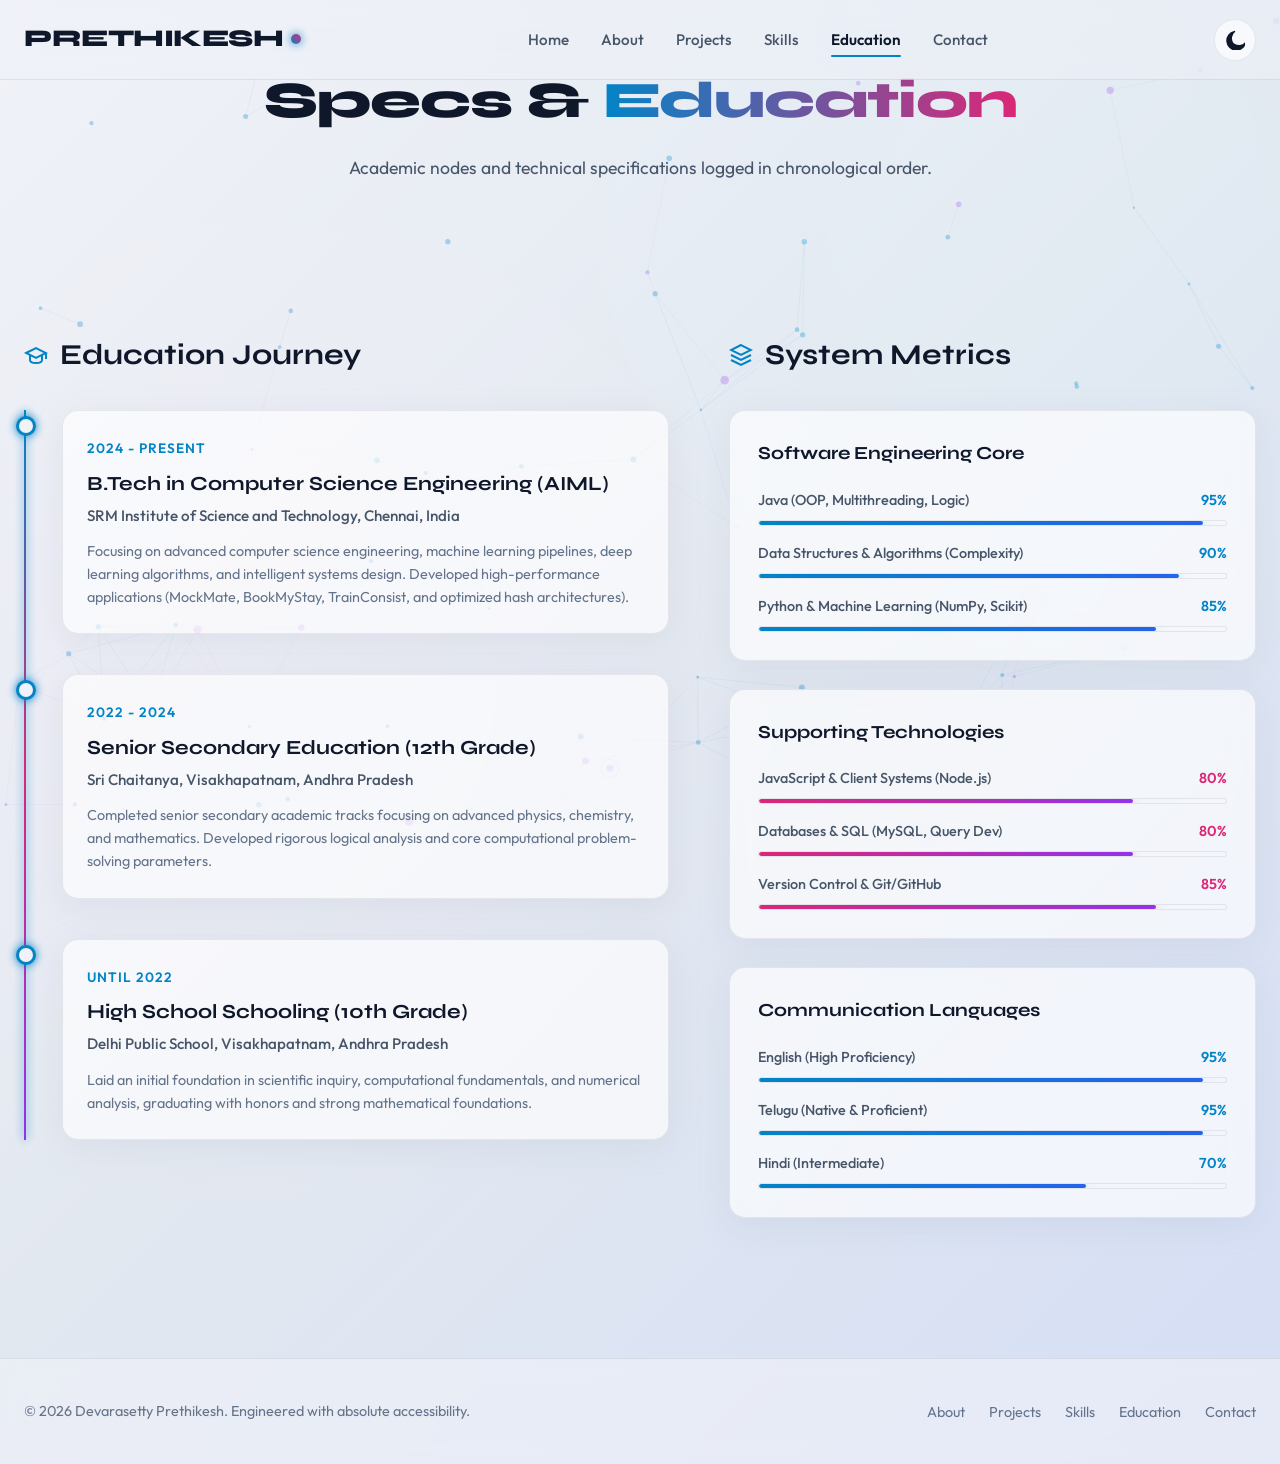
==== experience.html @ 70f75731 "Initialize premium 3D portfolio website" ====
<!DOCTYPE html>
<html lang="en" data-theme="dark">
<head>
  <meta charset="UTF-8">
  <meta name="viewport" content="width=device-width, initial-scale=1.0">
  
  <!-- Primary SEO Metadata -->
  <title>Skills & Education Blueprint | Devarasetty Prethikesh Portfolio</title>
  <meta name="description" content="Review the academic timeline, core competencies, and software engineering specializations of Devarasetty Prethikesh. Featuring a responsive 3D education timeline and skills matrix.">
  <meta name="keywords" content="Devarasetty Prethikesh, B.Tech CSE, AIML, SRM IST, education timeline, Delhi Public School, Sri Chaitanya, Java core skills, software engineer portfolio">
  <meta name="author" content="Devarasetty Prethikesh">
  <link rel="canonical" href="https://github.com/Devarasetty-Pratikesh">

  <!-- Open Graph / Facebook Metas -->
  <meta property="og:type" content="website">
  <meta property="og:url" content="https://github.com/Devarasetty-Pratikesh">
  <meta property="og:title" content="Education & Competency Blueprints | Devarasetty Prethikesh Portfolio">
  <meta property="og:description" content="Walk through the academic history and core systems qualifications of an advanced software engineering student.">
  <meta property="og:image" content="https://github.com/Devarasetty-Pratikesh/assets/og-image.jpg">

  <!-- Twitter Card Metas -->
  <meta name="twitter:card" content="summary_large_image">
  <meta name="twitter:url" content="https://github.com/Devarasetty-Pratikesh">
  <meta name="twitter:title" content="Education & Competency Blueprints | Devarasetty Prethikesh Portfolio">
  <meta name="twitter:description" content="Walk through the academic history and core systems qualifications of an advanced software engineering student.">
  <meta name="twitter:image" content="https://github.com/Devarasetty-Pratikesh/assets/og-image.jpg">

  <!-- Stylesheets -->
  <link rel="stylesheet" href="css/styles.css">
</head>
<body>

  <!-- Skip-to-Content Link for Keyboard Accessibility -->
  <a href="#main-content" class="skip-link">Skip to main content</a>

  <!-- High-Performance Interactive Particle Canvas Background -->
  <canvas id="particles-canvas" aria-hidden="true"></canvas>
  <div class="ambient-glow glow-top-right" aria-hidden="true"></div>
  <div class="ambient-glow glow-bottom-left" aria-hidden="true"></div>

  <div class="site-container">
    
    <!-- HEADER AND ACCESSIBLE NAVIGATION -->
    <header>
      <div class="nav-container">
        <div class="logo">
          <a href="index.html" aria-label="Devarasetty Prethikesh Portfolio Home">
            <span>PRETHIKESH</span><span class="logo-dot" aria-hidden="true"></span>
          </a>
        </div>
        
        <nav aria-label="Primary Navigation">
          <!-- Mobile Hamburger Button -->
          <button id="hamburger-menu" class="hamburger-menu" aria-expanded="false" aria-controls="nav-menu" aria-label="Toggle navigation menu">
            <span class="hamburger-line" aria-hidden="true"></span>
            <span class="hamburger-line" aria-hidden="true"></span>
            <span class="hamburger-line" aria-hidden="true"></span>
          </button>
          
          <ul id="nav-menu" class="nav-menu">
            <li><a href="index.html" class="nav-link">Home</a></li>
            <li><a href="about.html" class="nav-link">About</a></li>
            <li><a href="projects.html" class="nav-link">Projects</a></li>
            <li><a href="skills.html" class="nav-link">Skills</a></li>
            <li><a href="experience.html" class="nav-link active" aria-current="page">Education</a></li>
            <li><a href="contact.html" class="nav-link">Contact</a></li>
          </ul>
        </nav>
        
        <div class="nav-controls">
          <!-- Theme Toggle Switch -->
          <button id="theme-toggle" class="theme-toggle" aria-label="Switch to light mode">
            <!-- Sun Icon (for dark mode active) -->
            <svg class="sun-icon" viewBox="0 0 24 24" xmlns="http://www.w3.org/2000/svg" aria-hidden="true">
              <path d="M12 7c-2.76 0-5 2.24-5 5s2.24 5 5 5 5-2.24 5-5-2.24-5-5-5zM2 13h2c.55 0 1-.45 1-1s-.45-1-1-1H2c-.55 0-1 .45-1 1s.45 1 1 1zm18 0h2c.55 0 1-.45 1-1s-.45-1-1-1h-2c-.55 0-1 .45-1 1s.45 1 1 1zM11 2v2c0 .55.45 1 1 1s1-.45 1-1V2c0-.55-.45-1-1-1s-1 .45-1 1zm0 18v2c0 .55.45 1 1 1s1-.45 1-1v-2c0-.55-.45-1-1-1s-1 .45-1 1zM5.99 4.58c-.39-.39-1.03-.39-1.41 0s-.39 1.03 0 1.41l1.06 1.06c.39.39 1.03.39 1.41 0s.39-1.03 0-1.41L5.99 4.58zm12.37 12.37c-.39-.39-1.03-.39-1.41 0s-.39 1.03 0 1.41l1.06 1.06c.39.39 1.03.39 1.41 0s.39-1.03 0-1.41l-1.06-1.06zm1.06-12.37c-.39-.39-1.03-.39-1.41 0l-1.06 1.06c-.39.39-.39 1.03 0 1.41s1.03.39 1.41 0l1.06-1.06c.39-.38.39-1.02 0-1.41zM6.99 16.95l-1.06 1.06c-.39.39-.39 1.03 0 1.41s1.03.39 1.41 0l1.06-1.06c.39-.39.39-1.03 0-1.41s-1.02-.39-1.41 0z"/>
            </svg>
            <!-- Moon Icon (for light mode active) -->
            <svg class="moon-icon" viewBox="0 0 24 24" xmlns="http://www.w3.org/2000/svg" aria-hidden="true" style="display: none;">
              <path d="M12.3 2a10 10 0 0 0-1.9 14 10 10 0 0 0 14-1.9 1 1 0 0 1 .8 1.5 12 12 0 1 1-14.4-14.4 1 1 0 0 1 1.5.8z"/>
            </svg>
          </button>
        </div>
      </div>
    </header>

    <!-- PAGE TITLE HEADER -->
    <div class="page-title-section reveal active">
      <h1 class="page-title">Specs & <span>Education</span></h1>
      <p class="page-subtitle">Academic nodes and technical specifications logged in chronological order.</p>
    </div>

    <!-- MAIN BODY -->
    <main id="main-content">
      <div class="experience-container">
        
        <!-- LEFT COLUMN: 3D VERTICAL TIMELINE -->
        <section class="timeline-column" aria-label="Chronological Education Timeline">
          <h2 class="section-subtitle">
            <svg viewBox="0 0 24 24" fill="none" stroke="currentColor" stroke-width="2" aria-hidden="true">
              <path d="M22 10v6M2 10l10-5 10 5-10 5z"/>
              <path d="M6 12v5c0 2 2 3 6 3s6-1 6-3v-5"/>
            </svg>
            Education Journey
          </h2>
          
          <div class="timeline scene-3d">
            
            <!-- NODE 1: SRM IST -->
            <article class="timeline-item reveal" aria-labelledby="edu-title-srm">
              <span class="timeline-node" aria-hidden="true"></span>
              <div class="timeline-card tilt-card">
                <span class="timeline-date">2024 - PRESENT</span>
                <h3 id="edu-title-srm" class="timeline-title depth-layer">B.Tech in Computer Science Engineering (AIML)</h3>
                <h4 class="timeline-company depth-layer">SRM Institute of Science and Technology, Chennai, India</h4>
                <p class="timeline-desc depth-layer">
                  Focusing on advanced computer science engineering, machine learning pipelines, deep learning algorithms, and intelligent systems design. Developed high-performance applications (MockMate, BookMyStay, TrainConsist, and optimized hash architectures).
                </p>
              </div>
            </article>

            <!-- NODE 2: SRI CHAITANYA -->
            <article class="timeline-item reveal" style="transition-delay: 0.1s;" aria-labelledby="edu-title-chaitanya">
              <span class="timeline-node" aria-hidden="true"></span>
              <div class="timeline-card tilt-card">
                <span class="timeline-date">2022 - 2024</span>
                <h3 id="edu-title-chaitanya" class="timeline-title depth-layer">Senior Secondary Education (12th Grade)</h3>
                <h4 class="timeline-company depth-layer">Sri Chaitanya, Visakhapatnam, Andhra Pradesh</h4>
                <p class="timeline-desc depth-layer">
                  Completed senior secondary academic tracks focusing on advanced physics, chemistry, and mathematics. Developed rigorous logical analysis and core computational problem-solving parameters.
                </p>
              </div>
            </article>

            <!-- NODE 3: DELHI PUBLIC SCHOOL -->
            <article class="timeline-item reveal" style="transition-delay: 0.2s;" aria-labelledby="edu-title-dps">
              <span class="timeline-node" aria-hidden="true"></span>
              <div class="timeline-card tilt-card">
                <span class="timeline-date">UNTIL 2022</span>
                <h3 id="edu-title-dps" class="timeline-title depth-layer">High School Schooling (10th Grade)</h3>
                <h4 class="timeline-company depth-layer">Delhi Public School, Visakhapatnam, Andhra Pradesh</h4>
                <p class="timeline-desc depth-layer">
                  Laid an initial foundation in scientific inquiry, computational fundamentals, and numerical analysis, graduating with honors and strong mathematical foundations.
                </p>
              </div>
            </article>

          </div>
        </section>

        <!-- RIGHT COLUMN: CORE TECHNICAL METRICS -->
        <section class="skills-column" aria-label="Technical Skill Indicators">
          <h2 class="section-subtitle">
            <svg viewBox="0 0 24 24" fill="none" stroke="currentColor" stroke-width="2" aria-hidden="true">
              <polygon points="12 2 2 7 12 12 22 7 12 2"/>
              <polyline points="2 17 12 22 22 17"/>
              <polyline points="2 12 12 17 22 12"/>
            </svg>
            System Metrics
          </h2>

          <div class="skills-grid">
            
            <!-- CATEGORY 1: SOFTWARE CORE -->
            <div class="skill-category-card tilt-card reveal">
              <h3 class="skill-category-title depth-layer">Software Engineering Core</h3>
              <div class="skill-items-container depth-layer">
                
                <div class="skill-bar-wrapper">
                  <div class="skill-bar-info">
                    <span class="skill-bar-name">Java (OOP, Multithreading, Logic)</span>
                    <span class="skill-bar-value" aria-label="95 percent level">95%</span>
                  </div>
                  <div class="skill-bar-track">
                    <div class="skill-bar-fill" data-progress="95" style="width: 0%;" aria-hidden="true"></div>
                  </div>
                </div>

                <div class="skill-bar-wrapper">
                  <div class="skill-bar-info">
                    <span class="skill-bar-name">Data Structures & Algorithms (Complexity)</span>
                    <span class="skill-bar-value" aria-label="90 percent level">90%</span>
                  </div>
                  <div class="skill-bar-track">
                    <div class="skill-bar-fill" data-progress="90" style="width: 0%;" aria-hidden="true"></div>
                  </div>
                </div>

                <div class="skill-bar-wrapper">
                  <div class="skill-bar-info">
                    <span class="skill-bar-name">Python & Machine Learning (NumPy, Scikit)</span>
                    <span class="skill-bar-value" aria-label="85 percent level">85%</span>
                  </div>
                  <div class="skill-bar-track">
                    <div class="skill-bar-fill" data-progress="85" style="width: 0%;" aria-hidden="true"></div>
                  </div>
                </div>

              </div>
            </div>

            <!-- CATEGORY 2: WEB & PLATFORMS -->
            <div class="skill-category-card tilt-card reveal" style="transition-delay: 0.1s;">
              <h3 class="skill-category-title depth-layer">Supporting Technologies</h3>
              <div class="skill-items-container depth-layer">
                
                <div class="skill-bar-wrapper">
                  <div class="skill-bar-info">
                    <span class="skill-bar-name">JavaScript & Client Systems (Node.js)</span>
                    <span class="skill-bar-value" aria-label="80 percent level">80%</span>
                  </div>
                  <div class="skill-bar-track">
                    <div class="skill-bar-fill" data-progress="80" style="width: 0%;" aria-hidden="true"></div>
                  </div>
                </div>

                <div class="skill-bar-wrapper">
                  <div class="skill-bar-info">
                    <span class="skill-bar-name">Databases & SQL (MySQL, Query Dev)</span>
                    <span class="skill-bar-value" aria-label="80 percent level">80%</span>
                  </div>
                  <div class="skill-bar-track">
                    <div class="skill-bar-fill" data-progress="80" style="width: 0%;" aria-hidden="true"></div>
                  </div>
                </div>

                <div class="skill-bar-wrapper">
                  <div class="skill-bar-info">
                    <span class="skill-bar-name">Version Control & Git/GitHub</span>
                    <span class="skill-bar-value" aria-label="85 percent level">85%</span>
                  </div>
                  <div class="skill-bar-track">
                    <div class="skill-bar-fill" data-progress="85" style="width: 0%;" aria-hidden="true"></div>
                  </div>
                </div>

              </div>
            </div>

            <!-- CATEGORY 3: LANGUAGES -->
            <div class="skill-category-card tilt-card reveal" style="transition-delay: 0.2s;">
              <h3 class="skill-category-title depth-layer">Communication Languages</h3>
              <div class="skill-items-container depth-layer">
                
                <div class="skill-bar-wrapper">
                  <div class="skill-bar-info">
                    <span class="skill-bar-name">English (High Proficiency)</span>
                    <span class="skill-bar-value" aria-label="95 percent level">95%</span>
                  </div>
                  <div class="skill-bar-track">
                    <div class="skill-bar-fill" data-progress="95" style="width: 0%;" aria-hidden="true"></div>
                  </div>
                </div>

                <div class="skill-bar-wrapper">
                  <div class="skill-bar-info">
                    <span class="skill-bar-name">Telugu (Native & Proficient)</span>
                    <span class="skill-bar-value" aria-label="95 percent level">95%</span>
                  </div>
                  <div class="skill-bar-track">
                    <div class="skill-bar-fill" data-progress="95" style="width: 0%;" aria-hidden="true"></div>
                  </div>
                </div>

                <div class="skill-bar-wrapper">
                  <div class="skill-bar-info">
                    <span class="skill-bar-name">Hindi (Intermediate)</span>
                    <span class="skill-bar-value" aria-label="70 percent level">70%</span>
                  </div>
                  <div class="skill-bar-track">
                    <div class="skill-bar-fill" data-progress="70" style="width: 0%;" aria-hidden="true"></div>
                  </div>
                </div>

              </div>
            </div>

          </div>
        </section>

      </div>
    </main>

    <!-- FOOTER -->
    <footer>
      <div class="footer-container">
        <div class="footer-text">
          <p>&copy; 2026 Devarasetty Prethikesh. Engineered with absolute accessibility.</p>
        </div>
        <ul class="footer-links" aria-label="Secondary Site links">
          <li class="footer-link"><a href="about.html">About</a></li>
          <li class="footer-link"><a href="projects.html">Projects</a></li>
          <li class="footer-link"><a href="skills.html">Skills</a></li>
          <li class="footer-link"><a href="experience.html">Education</a></li>
          <li class="footer-link"><a href="contact.html">Contact</a></li>
        </ul>
      </div>
    </footer>

  </div>

  <!-- Scripts -->
  <script src="js/particles.js"></script>
  <script src="js/main.js"></script>
</body>
</html>
---- css/styles.css ----
/* ==========================================================================
   FUTURISTIC 3D PORTFOLIO DESIGN SYSTEM & GLOBAL STYLES
   ========================================================================== */

/* Import Google Fonts - Syne for futuristic headlines, Outfit for premium body copy */
@import url('https://fonts.googleapis.com/css2?family=Outfit:wght@300;400;500;600;700&family=Syne:wght@700;800&display=swap');

:root {
  /* Dark Space Mode (Default Theme Variables) */
  --bg-primary: #040209;
  --bg-secondary: #0b071a;
  --bg-gradient: linear-gradient(135deg, #040209 0%, #0a0518 50%, #120324 100%);
  --text-primary: #ffffff;
  --text-secondary: #a0aec0;
  --text-muted: #718096;
  
  /* Glowing Cyber Accents */
  --accent-cyan: #00f2fe;
  --accent-magenta: #ff007f;
  --accent-purple: #7928ca;
  --accent-blue: #4fadff;
  
  /* Glassmorphism Tokens */
  --glass-bg: rgba(13, 8, 28, 0.45);
  --glass-border: rgba(255, 255, 255, 0.07);
  --glass-border-hover: rgba(0, 242, 254, 0.3);
  --glass-shadow: 0 8px 32px 0 rgba(0, 0, 0, 0.5);
  --glass-glow-cyan: 0 0 20px rgba(0, 242, 254, 0.15);
  --glass-glow-magenta: 0 0 20px rgba(255, 0, 127, 0.15);
  
  /* Animation Timing */
  --transition-fast: 0.2s cubic-bezier(0.25, 0.8, 0.25, 1);
  --transition-normal: 0.4s cubic-bezier(0.25, 0.8, 0.25, 1);
  --transition-slow: 0.8s cubic-bezier(0.25, 0.8, 0.25, 1);

  /* Layout */
  --header-height: 80px;
}

/* Light Hologram Mode Override */
[data-theme="light"] {
  --bg-primary: #f0f2f8;
  --bg-secondary: #e2e8f0;
  --bg-gradient: linear-gradient(135deg, #f0f2f8 0%, #e2e8f0 50%, #d5def5 100%);
  --text-primary: #0f172a;
  --text-secondary: #475569;
  --text-muted: #64748b;
  
  --accent-cyan: #0284c7;
  --accent-magenta: #db2777;
  --accent-purple: #9333ea;
  --accent-blue: #2563eb;
  
  --glass-bg: rgba(255, 255, 255, 0.65);
  --glass-border: rgba(15, 23, 42, 0.08);
  --glass-border-hover: rgba(2, 132, 199, 0.4);
  --glass-shadow: 0 8px 32px 0 rgba(148, 163, 184, 0.15);
  --glass-glow-cyan: 0 0 20px rgba(2, 132, 199, 0.1);
  --glass-glow-magenta: 0 0 20px rgba(219, 39, 119, 0.15);
}

/* ==========================================================================
   RESET & SYSTEM BASICS
   ========================================================================== */

*, *::before, *::after {
  box-sizing: border-box;
  margin: 0;
  padding: 0;
}

html {
  scroll-behavior: smooth;
  font-size: 16px;
  -webkit-font-smoothing: antialiased;
  -moz-osx-font-smoothing: grayscale;
}

body {
  font-family: 'Outfit', sans-serif;
  background: var(--bg-primary);
  background-image: var(--bg-gradient);
  color: var(--text-primary);
  min-height: 100vh;
  overflow-x: hidden;
  position: relative;
  transition: background-color var(--transition-normal), color var(--transition-normal);
  line-height: 1.6;
}

/* Custom Interactive Scrollbar */
::-webkit-scrollbar {
  width: 8px;
}

::-webkit-scrollbar-track {
  background: var(--bg-primary);
}

::-webkit-scrollbar-thumb {
  background: linear-gradient(var(--accent-cyan), var(--accent-magenta));
  border-radius: 4px;
}

::-webkit-scrollbar-thumb:hover {
  background: var(--accent-cyan);
}

/* Accessibility: Keyboard focus state */
*:focus-visible {
  outline: 3px solid var(--accent-cyan);
  outline-offset: 4px;
  box-shadow: 0 0 15px var(--accent-cyan);
}

/* Screen reader only utility class */
.sr-only {
  position: absolute;
  width: 1px;
  height: 1px;
  padding: 0;
  margin: -1px;
  overflow: hidden;
  clip: rect(0, 0, 0, 0);
  white-space: nowrap;
  border: 0;
}

/* Accessibility: Skip to main content link */
.skip-link {
  position: absolute;
  top: -100px;
  left: 20px;
  background: var(--accent-cyan);
  color: #000;
  font-weight: 700;
  padding: 12px 24px;
  border-radius: 8px;
  z-index: 9999;
  transition: top var(--transition-fast) ease;
  text-decoration: none;
  box-shadow: 0 0 20px rgba(0, 242, 254, 0.4);
}

.skip-link:focus-visible {
  top: 20px;
}

/* ==========================================================================
   PARTICLE CANVAS BACKDROP
   ========================================================================== */

#particles-canvas {
  position: fixed;
  top: 0;
  left: 0;
  width: 100vw;
  height: 100vh;
  z-index: 0;
  pointer-events: none; /* Allows user interactions through the background */
}

/* Ambient glow lights floating in space */
.ambient-glow {
  position: fixed;
  width: 60vw;
  height: 60vw;
  border-radius: 50%;
  pointer-events: none;
  z-index: 0;
  filter: blur(120px);
  opacity: 0.15;
  mix-blend-mode: screen;
  transition: transform 15s ease-in-out, opacity var(--transition-normal);
}

.glow-top-right {
  top: -20%;
  right: -10%;
  background: var(--accent-cyan);
  animation: float-glow-1 25s infinite alternate;
}

.glow-bottom-left {
  bottom: -20%;
  left: -10%;
  background: var(--accent-magenta);
  animation: float-glow-2 30s infinite alternate;
}

@keyframes float-glow-1 {
  0% { transform: translate(0, 0) scale(1); }
  50% { transform: translate(-10%, 15%) scale(1.1); }
  100% { transform: translate(5%, -5%) scale(0.9); }
}

@keyframes float-glow-2 {
  0% { transform: translate(0, 0) scale(1); }
  50% { transform: translate(15%, -10%) scale(0.85); }
  100% { transform: translate(-5%, 5%) scale(1.1); }
}

/* ==========================================================================
   GLOBAL LAYOUT ELEMENTS
   ========================================================================== */

.site-container {
  display: flex;
  flex-direction: column;
  min-height: 100vh;
  position: relative;
  z-index: 1;
}

main {
  flex: 1;
  padding-top: var(--header-height);
  width: 100%;
  max-width: 1280px;
  margin: 0 auto;
  padding-left: 24px;
  padding-right: 24px;
  z-index: 2;
  box-sizing: border-box;
}

/* ==========================================================================
   HEADER & NAVIGATION
   ========================================================================== */

header {
  position: fixed;
  top: 0;
  left: 0;
  width: 100%;
  height: var(--header-height);
  z-index: 1000;
  backdrop-filter: blur(15px);
  border-bottom: 1px solid var(--glass-border);
  background: rgba(4, 2, 9, 0.45);
  transition: background var(--transition-normal), border-color var(--transition-normal);
}

[data-theme="light"] header {
  background: rgba(240, 242, 248, 0.45);
}

.nav-container {
  max-width: 1280px;
  height: 100%;
  margin: 0 auto;
  display: flex;
  justify-content: space-between;
  align-items: center;
  padding: 0 24px;
}

.logo a {
  font-family: 'Syne', sans-serif;
  font-size: 1.5rem;
  font-weight: 800;
  text-decoration: none;
  color: var(--text-primary);
  display: flex;
  align-items: center;
  gap: 8px;
  letter-spacing: -0.5px;
}

.logo-dot {
  width: 10px;
  height: 10px;
  background: linear-gradient(45deg, var(--accent-cyan), var(--accent-magenta));
  border-radius: 50%;
  display: inline-block;
  box-shadow: 0 0 10px var(--accent-cyan);
}

/* Nav Menu and Items */
.nav-menu {
  display: flex;
  align-items: center;
  list-style: none;
  gap: 32px;
}

.nav-link {
  text-decoration: none;
  color: var(--text-secondary);
  font-size: 0.95rem;
  font-weight: 500;
  transition: color var(--transition-fast), text-shadow var(--transition-fast);
  position: relative;
  padding: 8px 0;
}

.nav-link::after {
  content: '';
  position: absolute;
  bottom: 0;
  left: 0;
  width: 0;
  height: 2px;
  background: linear-gradient(90deg, var(--accent-cyan), var(--accent-magenta));
  transition: width var(--transition-fast) ease-out;
  border-radius: 1px;
}

.nav-link:hover,
.nav-link:focus-visible {
  color: var(--text-primary);
  text-shadow: 0 0 10px rgba(0, 242, 254, 0.4);
}

.nav-link:hover::after,
.nav-link:focus-visible::after {
  width: 100%;
}

.nav-link.active {
  color: var(--text-primary);
  font-weight: 600;
}

.nav-link.active::after {
  width: 100%;
  background: linear-gradient(90deg, var(--accent-cyan), var(--accent-cyan));
}

/* Controls (Dark Mode Toggle) */
.nav-controls {
  display: flex;
  align-items: center;
  gap: 16px;
}

.theme-toggle {
  background: var(--glass-bg);
  border: 1px solid var(--glass-border);
  color: var(--text-primary);
  width: 42px;
  height: 42px;
  border-radius: 50%;
  cursor: pointer;
  display: flex;
  justify-content: center;
  align-items: center;
  transition: transform var(--transition-fast), border-color var(--transition-fast), box-shadow var(--transition-fast);
}

.theme-toggle:hover {
  transform: scale(1.05);
  border-color: var(--accent-cyan);
  box-shadow: var(--glass-glow-cyan);
}

.theme-toggle svg {
  width: 20px;
  height: 20px;
  fill: currentColor;
  transition: transform var(--transition-normal);
}

/* Responsive Hamburger Menu Button */
.hamburger-menu {
  display: none;
  background: none;
  border: none;
  cursor: pointer;
  padding: 8px;
  z-index: 1001;
}

.hamburger-line {
  display: block;
  width: 24px;
  height: 2px;
  background-color: var(--text-primary);
  margin: 6px 0;
  transition: transform var(--transition-fast), opacity var(--transition-fast);
}

/* Hamburger open state */
.hamburger-menu[aria-expanded="true"] .hamburger-line:nth-child(1) {
  transform: translateY(8px) rotate(45deg);
}

.hamburger-menu[aria-expanded="true"] .hamburger-line:nth-child(2) {
  opacity: 0;
}

.hamburger-menu[aria-expanded="true"] .hamburger-line:nth-child(3) {
  transform: translateY(-8px) rotate(-45deg);
}

/* ==========================================================================
   GLASSMORPHIC CARDS & 3D WRAPPER
   ========================================================================== */

/* Configure the 3D viewing container */
.scene-3d {
  perspective: 1200px;
  transform-style: preserve-3d;
}

.tilt-card {
  background: var(--glass-bg);
  border: 1px solid var(--glass-border);
  border-radius: 16px;
  backdrop-filter: blur(12px);
  -webkit-backdrop-filter: blur(12px);
  box-shadow: var(--glass-shadow);
  padding: 32px;
  position: relative;
  transform-style: preserve-3d;
  transform: translateZ(0);
  transition: border-color var(--transition-normal), box-shadow var(--transition-normal), transform var(--transition-fast) ease-out;
  overflow: hidden;
}

/* Inner neon glow effect */
.tilt-card::before {
  content: '';
  position: absolute;
  top: 0;
  left: 0;
  right: 0;
  bottom: 0;
  border-radius: 16px;
  background: radial-gradient(circle 250px at var(--mouse-x, 50%) var(--mouse-y, 50%), 
                              rgba(0, 242, 254, 0.08) 0%, 
                              rgba(255, 0, 127, 0.03) 40%, 
                              transparent 80%);
  z-index: 1;
  pointer-events: none;
  opacity: 0;
  transition: opacity var(--transition-normal);
}

.tilt-card:hover::before {
  opacity: 1;
}

.tilt-card:hover {
  border-color: var(--glass-border-hover);
  box-shadow: var(--glass-shadow), var(--glass-glow-cyan);
}

/* Elements floating in 3D within the card */
.depth-layer {
  transform: translateZ(30px);
  transition: transform var(--transition-fast) ease-out;
}

.depth-layer-deep {
  transform: translateZ(60px);
  transition: transform var(--transition-fast) ease-out;
}

/* ==========================================================================
   BUTTONS AND ACTIONS
   ========================================================================== */

.btn {
  display: inline-flex;
  align-items: center;
  justify-content: center;
  gap: 10px;
  font-family: 'Outfit', sans-serif;
  font-size: 0.95rem;
  font-weight: 600;
  padding: 14px 28px;
  border-radius: 12px;
  cursor: pointer;
  text-decoration: none;
  transition: all var(--transition-normal);
  position: relative;
  overflow: hidden;
  z-index: 1;
}

.btn-primary {
  background: linear-gradient(135deg, var(--accent-cyan), var(--accent-purple));
  color: #040209;
  border: none;
  box-shadow: 0 0 20px rgba(0, 242, 254, 0.3);
}

[data-theme="light"] .btn-primary {
  color: #ffffff;
}

.btn-primary:hover {
  box-shadow: 0 0 30px rgba(0, 242, 254, 0.6), 0 0 15px rgba(121, 40, 202, 0.4);
  transform: translateY(-2px);
}

.btn-secondary {
  background: var(--glass-bg);
  color: var(--text-primary);
  border: 1px solid var(--glass-border);
  box-shadow: var(--glass-shadow);
}

.btn-secondary:hover {
  border-color: var(--accent-cyan);
  box-shadow: var(--glass-shadow), var(--glass-glow-cyan);
  transform: translateY(-2px);
}

/* Futuristic slide-out outline button */
.btn-cyber {
  background: transparent;
  color: var(--accent-cyan);
  border: 1.5px solid var(--accent-cyan);
  border-radius: 8px;
  letter-spacing: 1px;
  text-transform: uppercase;
  font-size: 0.85rem;
}

.btn-cyber:hover {
  background: rgba(0, 242, 254, 0.08);
  box-shadow: 0 0 15px rgba(0, 242, 254, 0.4);
  text-shadow: 0 0 5px var(--accent-cyan);
  transform: translateY(-1px);
}

/* ==========================================================================
   SCROLL REVEAL STYLES (Intersection Observer)
   ========================================================================== */

.reveal {
  opacity: 0;
  transform: translateY(30px) scale(0.98);
  transition: opacity 0.8s cubic-bezier(0.25, 0.8, 0.25, 1), 
              transform 0.8s cubic-bezier(0.25, 0.8, 0.25, 1);
}

.reveal.active {
  opacity: 1;
  transform: translateY(0) scale(1);
}

/* Stagger delays for list animations */
.reveal:nth-child(2) { transition-delay: 0.1s; }
.reveal:nth-child(3) { transition-delay: 0.2s; }
.reveal:nth-child(4) { transition-delay: 0.3s; }
.reveal:nth-child(5) { transition-delay: 0.4s; }

/* ==========================================================================
   PAGE: HOME (index.html)
   ========================================================================== */

.hero-section {
  min-height: calc(100vh - var(--header-height));
  display: flex;
  align-items: center;
  justify-content: center;
  position: relative;
  overflow: hidden;
  padding: 40px 0;
}

.hero-grid {
  display: grid;
  grid-template-columns: 1.2fr 0.8fr;
  gap: 48px;
  align-items: center;
  width: 100%;
}

.hero-text {
  text-align: left;
}

.hero-subtitle {
  font-size: 1.1rem;
  font-weight: 600;
  text-transform: uppercase;
  letter-spacing: 3px;
  background: linear-gradient(90deg, var(--accent-cyan), var(--accent-blue));
  -webkit-background-clip: text;
  -webkit-text-fill-color: transparent;
  margin-bottom: 16px;
  display: inline-block;
}

.hero-title {
  font-family: 'Syne', sans-serif;
  font-size: clamp(2.5rem, 5vw, 4.5rem);
  font-weight: 800;
  line-height: 1.05;
  margin-bottom: 24px;
  color: var(--text-primary);
  letter-spacing: -1.5px;
}

.hero-title span {
  display: block;
}

.hero-title .glow-text {
  background: linear-gradient(90deg, var(--text-primary) 0%, var(--accent-cyan) 60%, var(--accent-magenta) 100%);
  -webkit-background-clip: text;
  -webkit-text-fill-color: transparent;
}

.hero-desc {
  font-size: 1.15rem;
  color: var(--text-secondary);
  margin-bottom: 40px;
  max-width: 580px;
}

.hero-actions {
  display: flex;
  gap: 20px;
  flex-wrap: wrap;
}

/* Hologram Visual Portal */
.hero-visual {
  position: relative;
  display: flex;
  justify-content: center;
  align-items: center;
}

.hologram-portal {
  width: 320px;
  height: 320px;
  border-radius: 50%;
  position: relative;
  background: radial-gradient(circle, rgba(121, 40, 202, 0.15) 0%, transparent 70%);
  display: flex;
  justify-content: center;
  align-items: center;
  perspective: 1000px;
  transform-style: preserve-3d;
}

.hologram-ring {
  position: absolute;
  border: 2px dashed rgba(0, 242, 254, 0.25);
  border-radius: 50%;
  animation: rotate-ring 20s infinite linear;
}

.ring-outer {
  width: 100%;
  height: 100%;
  border-top-color: var(--accent-cyan);
  border-bottom-color: var(--accent-magenta);
  box-shadow: 0 0 20px rgba(0, 242, 254, 0.1);
}

.ring-mid {
  width: 80%;
  height: 80%;
  border-left-color: var(--accent-purple);
  border-right-color: var(--accent-cyan);
  animation-duration: 12s;
  animation-direction: reverse;
}

.ring-inner {
  width: 60%;
  height: 60%;
  border-top-color: var(--accent-magenta);
  border-style: solid;
  border-width: 1px;
  animation-duration: 8s;
}

.hologram-core {
  width: 40%;
  height: 40%;
  border-radius: 50%;
  background: linear-gradient(135deg, var(--accent-cyan), var(--accent-magenta));
  box-shadow: 0 0 40px var(--accent-cyan), 0 0 20px var(--accent-magenta);
  animation: core-pulse 4s infinite ease-in-out;
}

@keyframes rotate-ring {
  0% { transform: rotate(0deg); }
  100% { transform: rotate(360deg); }
}

@keyframes core-pulse {
  0%, 100% { transform: scale(1); filter: brightness(1); }
  50% { transform: scale(1.15); filter: brightness(1.3); }
}

/* ==========================================================================
   PAGE: ABOUT (about.html)
   ========================================================================== */

.page-title-section {
  padding: 60px 0 30px;
  text-align: center;
}

.page-title {
  font-family: 'Syne', sans-serif;
  font-size: clamp(2.2rem, 4vw, 3.5rem);
  font-weight: 800;
  margin-bottom: 12px;
  letter-spacing: -1px;
}

.page-title span {
  background: linear-gradient(90deg, var(--accent-cyan), var(--accent-magenta));
  -webkit-background-clip: text;
  -webkit-text-fill-color: transparent;
}

.page-subtitle {
  color: var(--text-secondary);
  font-size: 1.1rem;
  max-width: 600px;
  margin: 0 auto;
}

.about-grid {
  display: grid;
  grid-template-columns: 0.8fr 1.2fr;
  gap: 48px;
  padding: 40px 0 80px;
  align-items: start;
}

/* 3D Holographic Card Profile */
.profile-card-3d {
  display: flex;
  flex-direction: column;
  align-items: center;
  text-align: center;
}

.profile-avatar-frame {
  position: relative;
  width: 220px;
  height: 220px;
  margin-bottom: 24px;
  transform-style: preserve-3d;
  transform: translateZ(20px);
}

.profile-avatar-frame::before {
  content: '';
  position: absolute;
  top: -10px;
  left: -10px;
  right: -10px;
  bottom: -10px;
  border-radius: 24px;
  background: linear-gradient(135deg, var(--accent-cyan), var(--accent-magenta));
  z-index: -1;
  opacity: 0.25;
  filter: blur(10px);
}

.profile-img-container {
  width: 100%;
  height: 100%;
  border-radius: 20px;
  overflow: hidden;
  border: 2px solid var(--glass-border);
  background: var(--bg-secondary);
  position: relative;
}

.profile-img-placeholder {
  width: 100%;
  height: 100%;
  background: linear-gradient(45deg, #0b071a 0%, #170e30 100%);
  display: flex;
  justify-content: center;
  align-items: center;
}

.profile-img-placeholder svg {
  width: 80px;
  height: 80px;
  color: var(--accent-cyan);
  opacity: 0.8;
  filter: drop-shadow(0 0 10px var(--accent-cyan));
}

.profile-tag {
  background: rgba(0, 242, 254, 0.12);
  color: var(--accent-cyan);
  border: 1px solid rgba(0, 242, 254, 0.2);
  font-size: 0.8rem;
  font-weight: 600;
  letter-spacing: 1px;
  text-transform: uppercase;
  padding: 6px 16px;
  border-radius: 20px;
  margin-bottom: 12px;
  display: inline-block;
}

.profile-name {
  font-family: 'Syne', sans-serif;
  font-size: 1.8rem;
  margin-bottom: 8px;
}

.profile-title {
  color: var(--text-secondary);
  font-size: 0.95rem;
  margin-bottom: 24px;
}

.profile-socials {
  display: flex;
  gap: 16px;
}

.social-icon-btn {
  width: 44px;
  height: 44px;
  border-radius: 50%;
  background: var(--glass-bg);
  border: 1px solid var(--glass-border);
  color: var(--text-secondary);
  display: flex;
  justify-content: center;
  align-items: center;
  cursor: pointer;
  text-decoration: none;
  transition: all var(--transition-fast);
}

.social-icon-btn:hover {
  border-color: var(--accent-magenta);
  color: var(--text-primary);
  transform: translateY(-3px);
  box-shadow: var(--glass-glow-magenta);
}

.social-icon-btn svg {
  width: 20px;
  height: 20px;
  fill: currentColor;
}

/* About Narrative */
.about-narrative {
  color: var(--text-secondary);
}

.about-intro-title {
  font-size: 1.6rem;
  font-weight: 700;
  margin-bottom: 18px;
  color: var(--text-primary);
}

.about-narrative p {
  margin-bottom: 20px;
}

/* Tab Component (Accessible) */
.about-tabs {
  margin-top: 40px;
}

.tab-list {
  display: flex;
  list-style: none;
  border-bottom: 1px solid var(--glass-border);
  gap: 24px;
  margin-bottom: 24px;
}

.tab-btn {
  background: none;
  border: none;
  color: var(--text-muted);
  font-size: 1rem;
  font-weight: 600;
  padding: 12px 0;
  cursor: pointer;
  position: relative;
  transition: color var(--transition-fast);
}

.tab-btn:hover,
.tab-btn:focus-visible {
  color: var(--text-primary);
}

.tab-btn::after {
  content: '';
  position: absolute;
  bottom: -1px;
  left: 0;
  width: 0;
  height: 2px;
  background: var(--accent-cyan);
  transition: width var(--transition-fast) ease;
}

.tab-btn[aria-selected="true"] {
  color: var(--text-primary);
}

.tab-btn[aria-selected="true"]::after {
  width: 100%;
}

.tab-panel {
  display: none;
  animation: fade-in 0.4s ease-out forwards;
}

.tab-panel[aria-hidden="false"] {
  display: block;
}

@keyframes fade-in {
  from { opacity: 0; transform: translateY(10px); }
  to { opacity: 1; transform: translateY(0); }
}

.info-grid {
  display: grid;
  grid-template-columns: repeat(auto-fit, minmax(200px, 1fr));
  gap: 20px;
}

.info-item {
  background: rgba(255, 255, 255, 0.02);
  border: 1px solid var(--glass-border);
  border-radius: 8px;
  padding: 16px;
}

.info-label {
  font-size: 0.8rem;
  color: var(--text-muted);
  text-transform: uppercase;
  margin-bottom: 4px;
  letter-spacing: 0.5px;
}

.info-value {
  font-size: 1rem;
  font-weight: 500;
  color: var(--text-primary);
}

/* ==========================================================================
   PAGE: PROJECTS (projects.html)
   ========================================================================== */

/* Classification Filters */
.filter-container {
  display: flex;
  justify-content: center;
  gap: 12px;
  margin: 32px 0 48px;
  flex-wrap: wrap;
}

.filter-btn {
  background: var(--glass-bg);
  border: 1px solid var(--glass-border);
  color: var(--text-secondary);
  font-weight: 500;
  font-size: 0.9rem;
  padding: 10px 20px;
  border-radius: 30px;
  cursor: pointer;
  transition: all var(--transition-fast);
}

.filter-btn:hover,
.filter-btn:focus-visible {
  color: var(--text-primary);
  border-color: var(--accent-cyan);
  box-shadow: var(--glass-glow-cyan);
}

.filter-btn.active {
  background: var(--accent-cyan);
  color: #040209;
  border-color: var(--accent-cyan);
  box-shadow: 0 0 15px rgba(0, 242, 254, 0.4);
}

[data-theme="light"] .filter-btn.active {
  color: #ffffff;
}

/* Projects grid */
.projects-grid {
  display: grid;
  grid-template-columns: repeat(auto-fill, minmax(320px, 1fr));
  gap: 32px;
  padding-bottom: 80px;
}

.project-card {
  height: 420px;
  display: flex;
  flex-direction: column;
}

.project-thumbnail {
  width: 100%;
  height: 180px;
  border-radius: 10px;
  overflow: hidden;
  position: relative;
  border: 1px solid var(--glass-border);
  margin-bottom: 20px;
  transform: translateZ(15px);
}

.project-thumb-placeholder {
  width: 100%;
  height: 100%;
  background: linear-gradient(135deg, rgba(0, 242, 254, 0.08) 0%, rgba(255, 0, 127, 0.08) 100%);
  display: flex;
  justify-content: center;
  align-items: center;
}

.project-thumb-placeholder svg {
  width: 50px;
  height: 50px;
  color: var(--text-muted);
  opacity: 0.6;
}

.project-title {
  font-family: 'Syne', sans-serif;
  font-size: 1.4rem;
  margin-bottom: 10px;
  transform: translateZ(25px);
  color: var(--text-primary);
}

.project-desc {
  font-size: 0.95rem;
  color: var(--text-secondary);
  line-height: 1.5;
  margin-bottom: 24px;
  flex: 1;
  transform: translateZ(10px);
}

.project-footer {
  display: flex;
  justify-content: space-between;
  align-items: center;
  transform: translateZ(20px);
}

.project-tags {
  display: flex;
  gap: 8px;
  flex-wrap: wrap;
}

.project-tag {
  font-size: 0.75rem;
  color: var(--text-muted);
  border: 1px solid var(--glass-border);
  border-radius: 4px;
  padding: 2px 8px;
  background: rgba(255, 255, 255, 0.02);
}

/* ==========================================================================
   PAGE: SKILLS & EXPERIENCE (experience.html)
   ========================================================================== */

.experience-container {
  display: grid;
  grid-template-columns: 1.1fr 0.9fr;
  gap: 60px;
  padding: 40px 0 80px;
  align-items: start;
}

.timeline-column, .skills-column {
  width: 100%;
}

.section-subtitle {
  font-family: 'Syne', sans-serif;
  font-size: 1.8rem;
  font-weight: 700;
  margin-bottom: 32px;
  display: flex;
  align-items: center;
  gap: 12px;
}

.section-subtitle svg {
  width: 24px;
  height: 24px;
  color: var(--accent-cyan);
}

/* 3D Vertical Timeline */
.timeline {
  position: relative;
  padding-left: 36px;
  border-left: 2px solid var(--glass-border);
  display: flex;
  flex-direction: column;
  gap: 40px;
}

/* Central glowing beam line */
.timeline::before {
  content: '';
  position: absolute;
  left: -2px;
  top: 0;
  bottom: 0;
  width: 2px;
  background: linear-gradient(var(--accent-cyan), var(--accent-magenta), var(--accent-purple));
  box-shadow: 0 0 10px var(--accent-cyan);
}

.timeline-item {
  position: relative;
}

/* Nodes on the timeline */
.timeline-node {
  position: absolute;
  left: -46px;
  top: 6px;
  width: 20px;
  height: 20px;
  border-radius: 50%;
  background: var(--bg-primary);
  border: 3px solid var(--accent-cyan);
  box-shadow: 0 0 10px var(--accent-cyan);
  transition: background-color var(--transition-fast), border-color var(--transition-fast), transform var(--transition-fast);
}

.timeline-item:hover .timeline-node {
  transform: scale(1.25);
  border-color: var(--accent-magenta);
  box-shadow: 0 0 15px var(--accent-magenta);
}

.timeline-card {
  padding: 24px;
}

.timeline-date {
  font-size: 0.85rem;
  font-weight: 600;
  color: var(--accent-cyan);
  margin-bottom: 8px;
  display: inline-block;
  letter-spacing: 1px;
}

.timeline-title {
  font-family: 'Syne', sans-serif;
  font-size: 1.25rem;
  font-weight: 700;
  margin-bottom: 4px;
}

.timeline-company {
  font-size: 0.95rem;
  color: var(--text-secondary);
  font-weight: 500;
  margin-bottom: 12px;
}

.timeline-desc {
  font-size: 0.9rem;
  color: var(--text-muted);
}

/* Skills Matrix */
.skills-grid {
  display: flex;
  flex-direction: column;
  gap: 28px;
}

.skill-category-card {
  padding: 28px;
}

.skill-category-title {
  font-family: 'Syne', sans-serif;
  font-size: 1.15rem;
  margin-bottom: 20px;
  color: var(--text-primary);
}

.skill-items-container {
  display: flex;
  flex-direction: column;
  gap: 16px;
}

.skill-bar-wrapper {
  width: 100%;
}

.skill-bar-info {
  display: flex;
  justify-content: space-between;
  margin-bottom: 8px;
  font-size: 0.9rem;
}

.skill-bar-name {
  font-weight: 500;
  color: var(--text-secondary);
}

.skill-bar-value {
  color: var(--accent-cyan);
  font-weight: 600;
}

.skill-bar-track {
  width: 100%;
  height: 6px;
  background: rgba(255, 255, 255, 0.05);
  border: 1px solid var(--glass-border);
  border-radius: 4px;
  overflow: hidden;
}

.skill-bar-fill {
  height: 100%;
  border-radius: 4px;
  background: linear-gradient(90deg, var(--accent-cyan), var(--accent-blue));
  width: 0%; /* Set via JS intersection observer */
  transition: width 1.2s cubic-bezier(0.25, 0.8, 0.25, 1);
  box-shadow: 0 0 10px rgba(0, 242, 254, 0.5);
}

/* Apply magenta to alternate skill sets */
.skill-category-card:nth-child(even) .skill-bar-fill {
  background: linear-gradient(90deg, var(--accent-magenta), var(--accent-purple));
  box-shadow: 0 0 10px rgba(255, 0, 127, 0.5);
}

.skill-category-card:nth-child(even) .skill-bar-value {
  color: var(--accent-magenta);
}

/* ==========================================================================
   PAGE: CONTACT (contact.html)
   ========================================================================== */

.contact-grid {
  display: grid;
  grid-template-columns: 0.8fr 1.2fr;
  gap: 48px;
  padding: 40px 0 80px;
  align-items: start;
}

/* Contact information board */
.contact-info-card {
  padding: 32px;
}

.contact-info-title {
  font-family: 'Syne', sans-serif;
  font-size: 1.4rem;
  margin-bottom: 24px;
  color: var(--text-primary);
}

.contact-details-list {
  list-style: none;
  display: flex;
  flex-direction: column;
  gap: 24px;
}

.contact-detail-item {
  display: flex;
  align-items: flex-start;
  gap: 16px;
}

.contact-detail-icon {
  width: 44px;
  height: 44px;
  border-radius: 10px;
  background: rgba(0, 242, 254, 0.08);
  border: 1px solid rgba(0, 242, 254, 0.15);
  color: var(--accent-cyan);
  display: flex;
  justify-content: center;
  align-items: center;
  flex-shrink: 0;
}

.contact-detail-icon svg {
  width: 20px;
  height: 20px;
}

.contact-detail-label {
  font-size: 0.8rem;
  color: var(--text-muted);
  text-transform: uppercase;
  margin-bottom: 4px;
  letter-spacing: 0.5px;
}

.contact-detail-value {
  font-size: 1rem;
  color: var(--text-primary);
  text-decoration: none;
  transition: color var(--transition-fast);
}

a.contact-detail-value:hover,
a.contact-detail-value:focus-visible {
  color: var(--accent-cyan);
  text-shadow: 0 0 5px var(--accent-cyan);
}

/* Futuristic Terminal Form */
.contact-form-card {
  padding: 40px;
}

.contact-form {
  display: flex;
  flex-direction: column;
  gap: 24px;
}

.form-group-row {
  display: grid;
  grid-template-columns: 1fr 1fr;
  gap: 24px;
}

.form-group {
  display: flex;
  flex-direction: column;
  position: relative;
}

/* Accessible inputs with floating effects */
.form-label {
  font-size: 0.85rem;
  font-weight: 500;
  color: var(--text-secondary);
  margin-bottom: 8px;
  transition: color var(--transition-fast);
}

.form-input, .form-textarea, .form-select {
  font-family: 'Outfit', sans-serif;
  font-size: 0.95rem;
  background: rgba(255, 255, 255, 0.02);
  color: var(--text-primary);
  border: 1px solid var(--glass-border);
  padding: 14px 18px;
  border-radius: 10px;
  transition: all var(--transition-normal);
  width: 100%;
  box-sizing: border-box;
}

.form-select {
  appearance: none;
  cursor: pointer;
  background-image: url("data:image/svg+xml,%3Csvg xmlns='http://www.w3.org/2000/svg' viewBox='0 0 24 24' fill='white'%3E%3Cpath d='M7 10l5 5 5-5z'/%3E%3C/svg%3E");
  background-repeat: no-repeat;
  background-position: right 18px center;
  background-size: 18px;
  padding-right: 40px;
}

[data-theme="light"] .form-select {
  background-image: url("data:image/svg+xml,%3Csvg xmlns='http://www.w3.org/2000/svg' viewBox='0 0 24 24' fill='black'%3E%3Cpath d='M7 10l5 5 5-5z'/%3E%3C/svg%3E");
}

.form-select option {
  background-color: var(--bg-secondary);
  color: var(--text-primary);
}

.form-input:hover, .form-textarea:hover, .form-select:hover {
  border-color: rgba(255, 255, 255, 0.15);
}

/* Interactive focus glow borders */
.form-input:focus, .form-textarea:focus, .form-select:focus {
  outline: none;
  border-color: var(--accent-cyan);
  box-shadow: 0 0 15px rgba(0, 242, 254, 0.2);
  background: rgba(255, 255, 255, 0.04);
}

.form-textarea {
  min-height: 140px;
  resize: vertical;
}

/* Form validation states */
.form-input.error, .form-textarea.error, .form-select.error {
  border-color: var(--accent-magenta) !important;
  box-shadow: 0 0 10px rgba(255, 0, 127, 0.15) !important;
}

.form-error-msg {
  font-size: 0.8rem;
  color: #ff3366;
  margin-top: 6px;
  font-weight: 500;
  display: flex;
  align-items: center;
  gap: 4px;
  animation: slide-error 0.3s ease forwards;
}

@keyframes slide-error {
  from { opacity: 0; transform: translateY(-5px); }
  to { opacity: 1; transform: translateY(0); }
}

/* Transmitting loader */
.transmitting-loader {
  display: inline-block;
  width: 18px;
  height: 18px;
  border: 2px solid currentColor;
  border-right-color: transparent;
  border-radius: 50%;
  animation: spin-loader 0.75s linear infinite;
  margin-right: 8px;
}

@keyframes spin-loader {
  0% { transform: rotate(0deg); }
  100% { transform: rotate(360deg); }
}

/* ARIA live validation container */
.form-status-region {
  margin-top: 16px;
  padding: 14px;
  border-radius: 8px;
  font-weight: 500;
  font-size: 0.95rem;
  display: none;
  animation: fade-in 0.3s ease-out forwards;
}

.form-status-region.success {
  display: flex;
  background: rgba(16, 185, 129, 0.15);
  color: #10b981;
  border: 1px solid rgba(16, 185, 129, 0.3);
}

.form-status-region.error {
  display: flex;
  background: rgba(239, 68, 68, 0.15);
  color: #ef4444;
  border: 1px solid rgba(239, 68, 68, 0.3);
}

/* ==========================================================================
   ACCESSIBLE PROJECT DETAILS MODAL
   ========================================================================== */

.modal-backdrop {
  position: fixed;
  top: 0;
  left: 0;
  width: 100%;
  height: 100%;
  background: rgba(4, 2, 9, 0.85);
  backdrop-filter: blur(8px);
  z-index: 2000;
  display: none;
  align-items: center;
  justify-content: center;
  padding: 24px;
  animation: backdrop-fade 0.3s cubic-bezier(0.25, 0.8, 0.25, 1) forwards;
}

.modal-container {
  background: var(--glass-bg);
  border: 1px solid var(--glass-border);
  border-radius: 20px;
  box-shadow: 0 20px 50px rgba(0,0,0,0.8), var(--glass-glow-cyan);
  width: 100%;
  max-width: 680px;
  padding: 40px;
  position: relative;
  animation: modal-slide 0.4s cubic-bezier(0.25, 0.8, 0.25, 1) forwards;
  max-height: 90vh;
  overflow-y: auto;
}

.modal-close-btn {
  position: absolute;
  top: 24px;
  right: 24px;
  background: var(--glass-bg);
  border: 1px solid var(--glass-border);
  color: var(--text-secondary);
  width: 38px;
  height: 38px;
  border-radius: 50%;
  cursor: pointer;
  display: flex;
  justify-content: center;
  align-items: center;
  transition: all var(--transition-fast);
}

.modal-close-btn:hover,
.modal-close-btn:focus-visible {
  color: var(--text-primary);
  border-color: var(--accent-magenta);
  box-shadow: var(--glass-glow-magenta);
}

.modal-close-btn svg {
  width: 18px;
  height: 18px;
  fill: currentColor;
}

.modal-header {
  margin-bottom: 24px;
}

.modal-title {
  font-family: 'Syne', sans-serif;
  font-size: 1.8rem;
  font-weight: 800;
  margin-bottom: 8px;
}

.modal-tags {
  display: flex;
  gap: 8px;
  flex-wrap: wrap;
}

.modal-desc {
  color: var(--text-secondary);
  line-height: 1.7;
  margin-bottom: 32px;
}

.modal-actions {
  display: flex;
  gap: 16px;
  flex-wrap: wrap;
}

@keyframes backdrop-fade {
  from { opacity: 0; }
  to { opacity: 1; }
}

@keyframes modal-slide {
  from { opacity: 0; transform: scale(0.95) translateY(20px); }
  to { opacity: 1; transform: scale(1) translateY(0); }
}

/* ==========================================================================
   FOOTER SECTION
   ========================================================================== */

footer {
  border-top: 1px solid var(--glass-border);
  background: rgba(4, 2, 9, 0.6);
  backdrop-filter: blur(10px);
  padding: 40px 0;
  margin-top: 60px;
}

[data-theme="light"] footer {
  background: rgba(240, 242, 248, 0.6);
}

.footer-container {
  max-width: 1280px;
  margin: 0 auto;
  padding: 0 24px;
  display: flex;
  justify-content: space-between;
  align-items: center;
  flex-wrap: wrap;
  gap: 20px;
}

.footer-text {
  font-size: 0.9rem;
  color: var(--text-muted);
}

.footer-text a {
  color: var(--text-secondary);
  text-decoration: none;
  font-weight: 500;
}

.footer-text a:hover {
  color: var(--accent-cyan);
}

.footer-links {
  list-style: none;
  display: flex;
  gap: 24px;
}

.footer-link a {
  text-decoration: none;
  color: var(--text-muted);
  font-size: 0.9rem;
  transition: color var(--transition-fast);
}

.footer-link a:hover {
  color: var(--text-primary);
}

/* ==========================================================================
   MEDIA QUERIES (RESPONSIVENESS)
   ========================================================================== */

@media (max-width: 992px) {
  .hero-grid {
    grid-template-columns: 1fr;
    text-align: center;
    gap: 40px;
  }
  
  .hero-text {
    text-align: center;
  }
  
  .hero-desc {
    margin-left: auto;
    margin-right: auto;
  }
  
  .hero-actions {
    justify-content: center;
  }
  
  .about-grid {
    grid-template-columns: 1fr;
    gap: 40px;
  }
  
  .profile-card-3d {
    max-width: 400px;
    margin: 0 auto;
  }
  
  .experience-container {
    grid-template-columns: 1fr;
    gap: 48px;
  }
  
  .contact-grid {
    grid-template-columns: 1fr;
    gap: 40px;
  }
}

@media (max-width: 768px) {
  /* Mobile Hamburger Nav System */
  .hamburger-menu {
    display: block;
  }
  
  .nav-menu {
    position: fixed;
    top: var(--header-height);
    right: -100%;
    width: 280px;
    height: calc(100vh - var(--header-height));
    background: rgba(11, 7, 26, 0.95);
    backdrop-filter: blur(20px);
    -webkit-backdrop-filter: blur(20px);
    border-left: 1px solid var(--glass-border);
    flex-direction: column;
    padding: 60px 40px;
    align-items: flex-start;
    gap: 40px;
    transition: right var(--transition-normal);
    box-shadow: -10px 0 30px rgba(0,0,0,0.5);
    z-index: 1000;
  }
  
  [data-theme="light"] .nav-menu {
    background: rgba(240, 242, 248, 0.95);
  }
  
  .nav-menu.open {
    right: 0;
  }
  
  .form-group-row {
    grid-template-columns: 1fr;
    gap: 24px;
  }
  
  .footer-container {
    flex-direction: column;
    text-align: center;
  }
}

@media (max-width: 480px) {
  .hero-title {
    font-size: 2.2rem;
  }
  
  .modal-container {
    padding: 24px;
  }
  
  .contact-form-card {
    padding: 24px;
  }
}
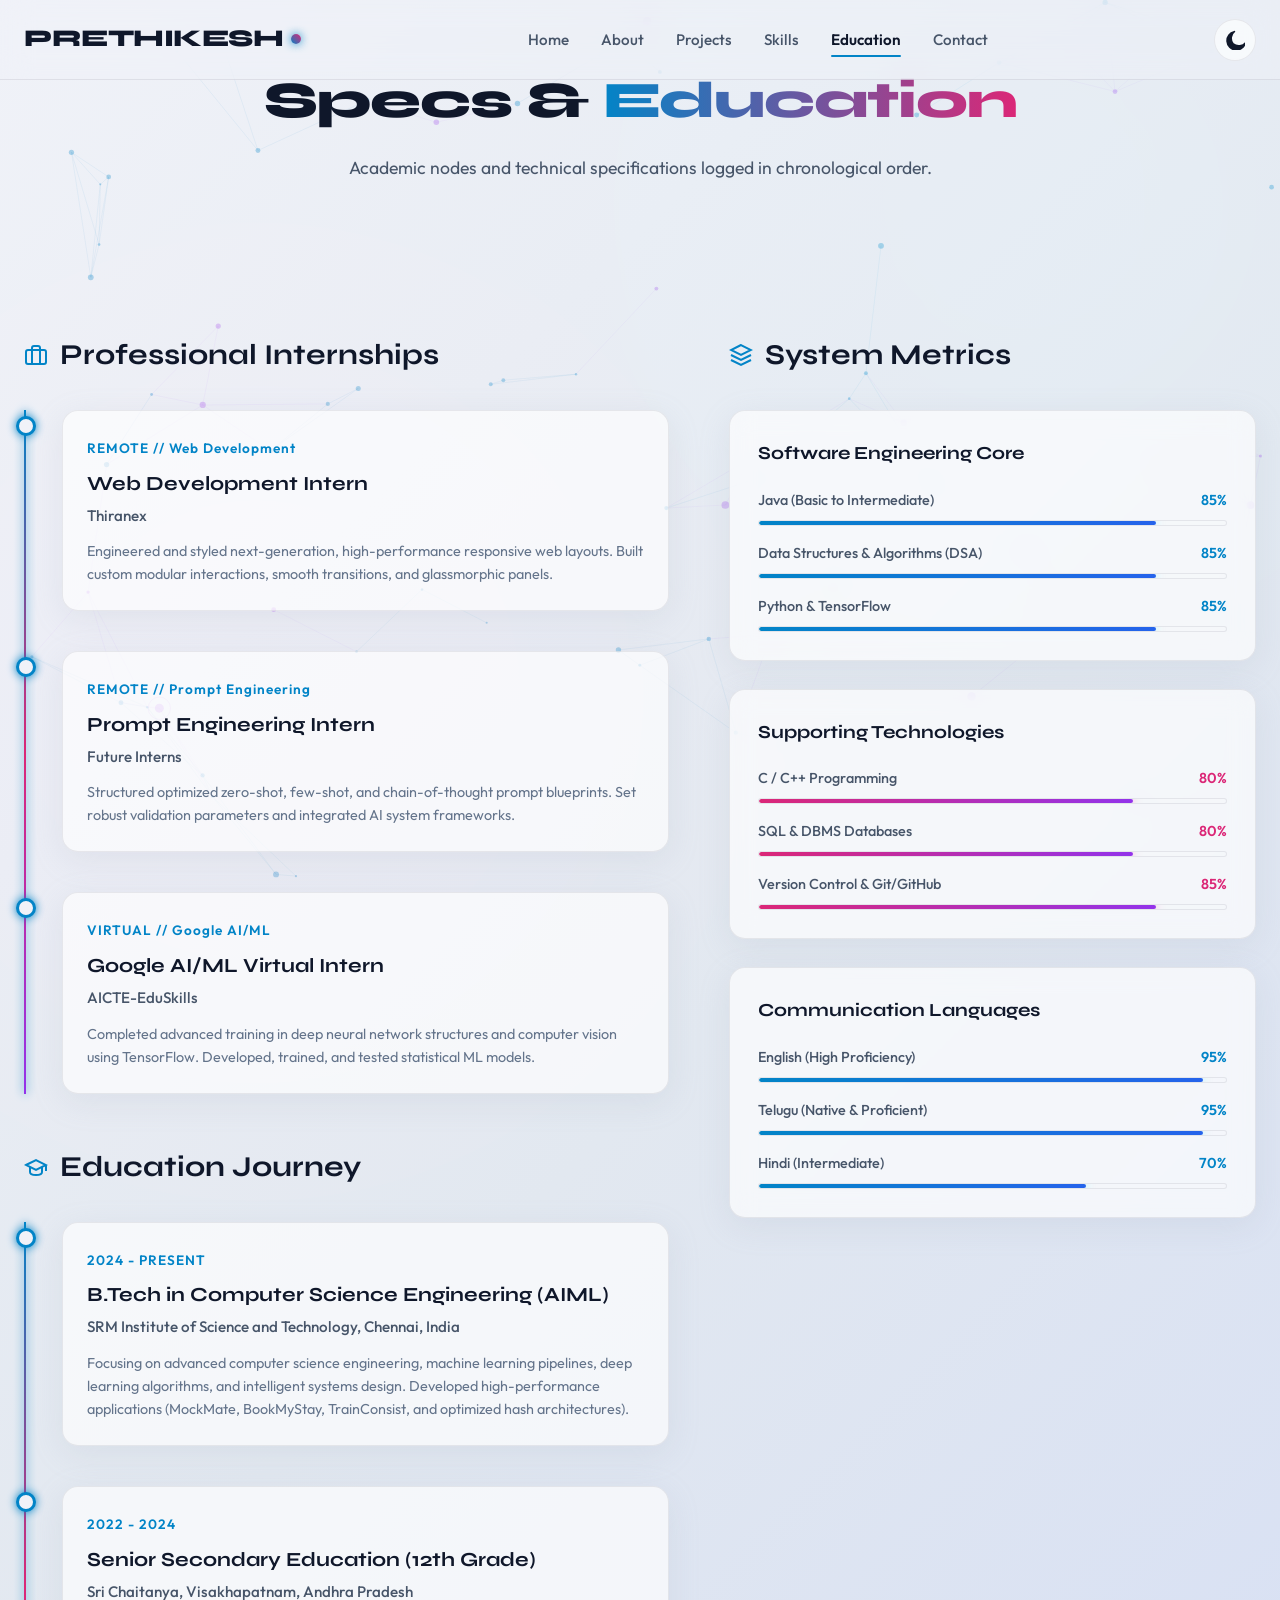
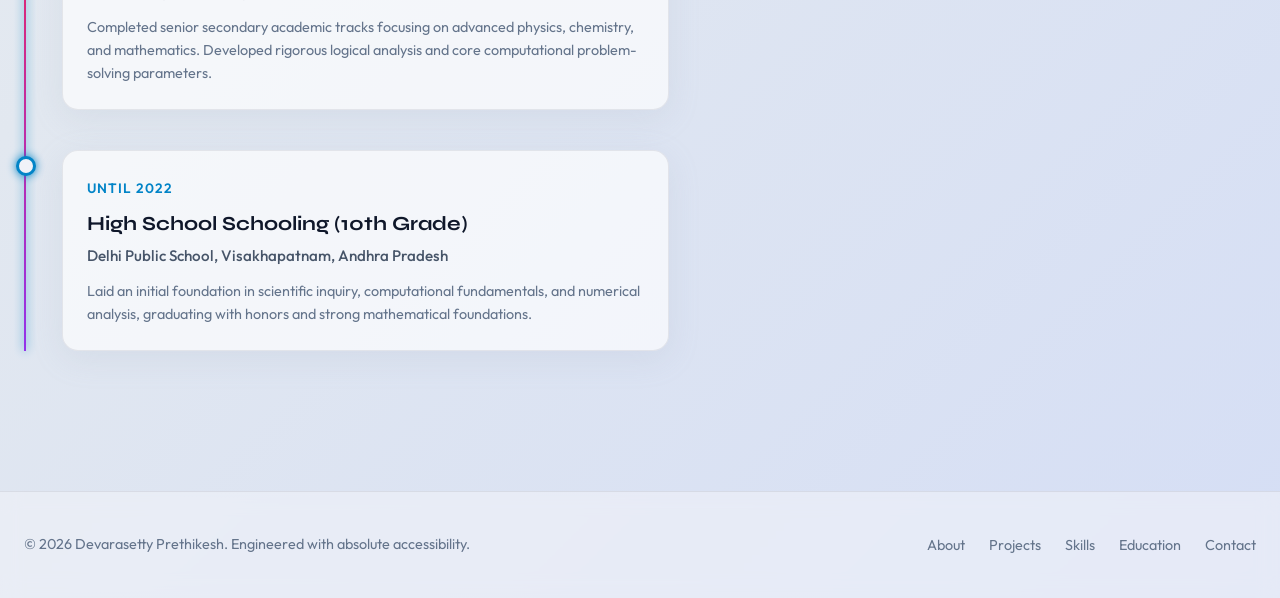
==== commit 6686118e: "feat: add projects, skills, and internship experience updates" ====
--- a/experience.html
+++ b/experience.html
@@ -94,7 +94,58 @@
       <div class="experience-container">
         
         <!-- LEFT COLUMN: 3D VERTICAL TIMELINE -->
-        <section class="timeline-column" aria-label="Chronological Education Timeline">
+        <section class="timeline-column" aria-label="Chronological Experience and Education Timeline">
+          <h2 class="section-subtitle">
+            <svg viewBox="0 0 24 24" fill="none" stroke="currentColor" stroke-width="2" aria-hidden="true">
+              <rect x="2" y="7" width="20" height="14" rx="2" ry="2"/>
+              <path d="M16 21V5a2 2 0 0 0-2-2h-4a2 2 0 0 0-2 2v16"/>
+            </svg>
+            Professional Internships
+          </h2>
+          
+          <div class="timeline scene-3d" style="margin-bottom: 50px;">
+            
+            <!-- NODE 1: THIRANEX -->
+            <article class="timeline-item reveal" aria-labelledby="exp-title-thiranex">
+              <span class="timeline-node" aria-hidden="true"></span>
+              <div class="timeline-card tilt-card">
+                <span class="timeline-date">REMOTE // Web Development</span>
+                <h3 id="exp-title-thiranex" class="timeline-title depth-layer">Web Development Intern</h3>
+                <h4 class="timeline-company depth-layer">Thiranex</h4>
+                <p class="timeline-desc depth-layer">
+                  Engineered and styled next-generation, high-performance responsive web layouts. Built custom modular interactions, smooth transitions, and glassmorphic panels.
+                </p>
+              </div>
+            </article>
+
+            <!-- NODE 2: FUTURE INTERNS -->
+            <article class="timeline-item reveal" style="transition-delay: 0.1s;" aria-labelledby="exp-title-future">
+              <span class="timeline-node" aria-hidden="true"></span>
+              <div class="timeline-card tilt-card">
+                <span class="timeline-date">REMOTE // Prompt Engineering</span>
+                <h3 id="exp-title-future" class="timeline-title depth-layer">Prompt Engineering Intern</h3>
+                <h4 class="timeline-company depth-layer">Future Interns</h4>
+                <p class="timeline-desc depth-layer">
+                  Structured optimized zero-shot, few-shot, and chain-of-thought prompt blueprints. Set robust validation parameters and integrated AI system frameworks.
+                </p>
+              </div>
+            </article>
+
+            <!-- NODE 3: AICTE-EDUSKILLS -->
+            <article class="timeline-item reveal" style="transition-delay: 0.2s;" aria-labelledby="exp-title-aicte">
+              <span class="timeline-node" aria-hidden="true"></span>
+              <div class="timeline-card tilt-card">
+                <span class="timeline-date">VIRTUAL // Google AI/ML</span>
+                <h3 id="exp-title-aicte" class="timeline-title depth-layer">Google AI/ML Virtual Intern</h3>
+                <h4 class="timeline-company depth-layer">AICTE-EduSkills</h4>
+                <p class="timeline-desc depth-layer">
+                  Completed advanced training in deep neural network structures and computer vision using TensorFlow. Developed, trained, and tested statistical ML models.
+                </p>
+              </div>
+            </article>
+
+          </div>
+
           <h2 class="section-subtitle">
             <svg viewBox="0 0 24 24" fill="none" stroke="currentColor" stroke-width="2" aria-hidden="true">
               <path d="M22 10v6M2 10l10-5 10 5-10 5z"/>
@@ -167,27 +218,27 @@
                 
                 <div class="skill-bar-wrapper">
                   <div class="skill-bar-info">
-                    <span class="skill-bar-name">Java (OOP, Multithreading, Logic)</span>
-                    <span class="skill-bar-value" aria-label="95 percent level">95%</span>
-                  </div>
-                  <div class="skill-bar-track">
-                    <div class="skill-bar-fill" data-progress="95" style="width: 0%;" aria-hidden="true"></div>
-                  </div>
-                </div>
-
-                <div class="skill-bar-wrapper">
-                  <div class="skill-bar-info">
-                    <span class="skill-bar-name">Data Structures & Algorithms (Complexity)</span>
-                    <span class="skill-bar-value" aria-label="90 percent level">90%</span>
-                  </div>
-                  <div class="skill-bar-track">
-                    <div class="skill-bar-fill" data-progress="90" style="width: 0%;" aria-hidden="true"></div>
-                  </div>
-                </div>
-
-                <div class="skill-bar-wrapper">
-                  <div class="skill-bar-info">
-                    <span class="skill-bar-name">Python & Machine Learning (NumPy, Scikit)</span>
+                    <span class="skill-bar-name">Java (Basic to Intermediate)</span>
+                    <span class="skill-bar-value" aria-label="85 percent level">85%</span>
+                  </div>
+                  <div class="skill-bar-track">
+                    <div class="skill-bar-fill" data-progress="85" style="width: 0%;" aria-hidden="true"></div>
+                  </div>
+                </div>
+
+                <div class="skill-bar-wrapper">
+                  <div class="skill-bar-info">
+                    <span class="skill-bar-name">Data Structures & Algorithms (DSA)</span>
+                    <span class="skill-bar-value" aria-label="85 percent level">85%</span>
+                  </div>
+                  <div class="skill-bar-track">
+                    <div class="skill-bar-fill" data-progress="85" style="width: 0%;" aria-hidden="true"></div>
+                  </div>
+                </div>
+
+                <div class="skill-bar-wrapper">
+                  <div class="skill-bar-info">
+                    <span class="skill-bar-name">Python & TensorFlow</span>
                     <span class="skill-bar-value" aria-label="85 percent level">85%</span>
                   </div>
                   <div class="skill-bar-track">
@@ -205,7 +256,7 @@
                 
                 <div class="skill-bar-wrapper">
                   <div class="skill-bar-info">
-                    <span class="skill-bar-name">JavaScript & Client Systems (Node.js)</span>
+                    <span class="skill-bar-name">C / C++ Programming</span>
                     <span class="skill-bar-value" aria-label="80 percent level">80%</span>
                   </div>
                   <div class="skill-bar-track">
@@ -215,7 +266,7 @@
 
                 <div class="skill-bar-wrapper">
                   <div class="skill-bar-info">
-                    <span class="skill-bar-name">Databases & SQL (MySQL, Query Dev)</span>
+                    <span class="skill-bar-name">SQL & DBMS Databases</span>
                     <span class="skill-bar-value" aria-label="80 percent level">80%</span>
                   </div>
                   <div class="skill-bar-track">
